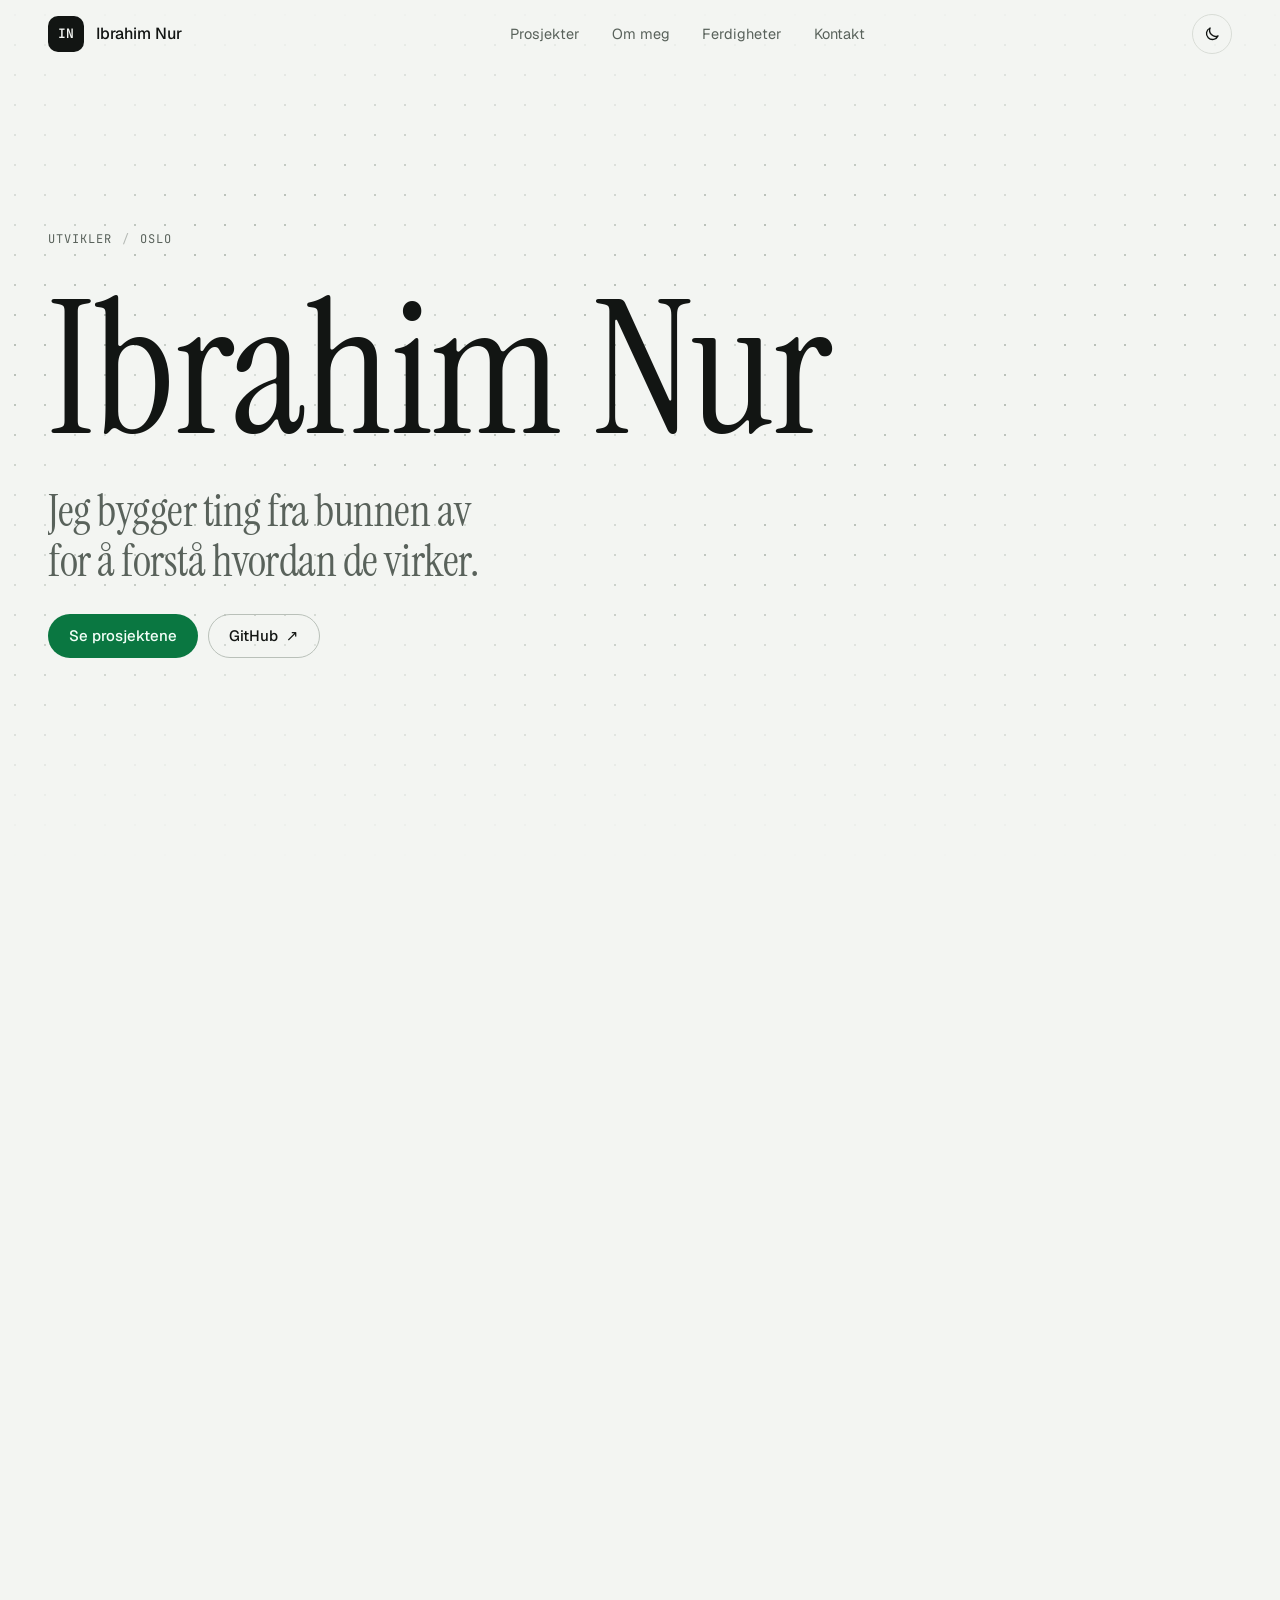
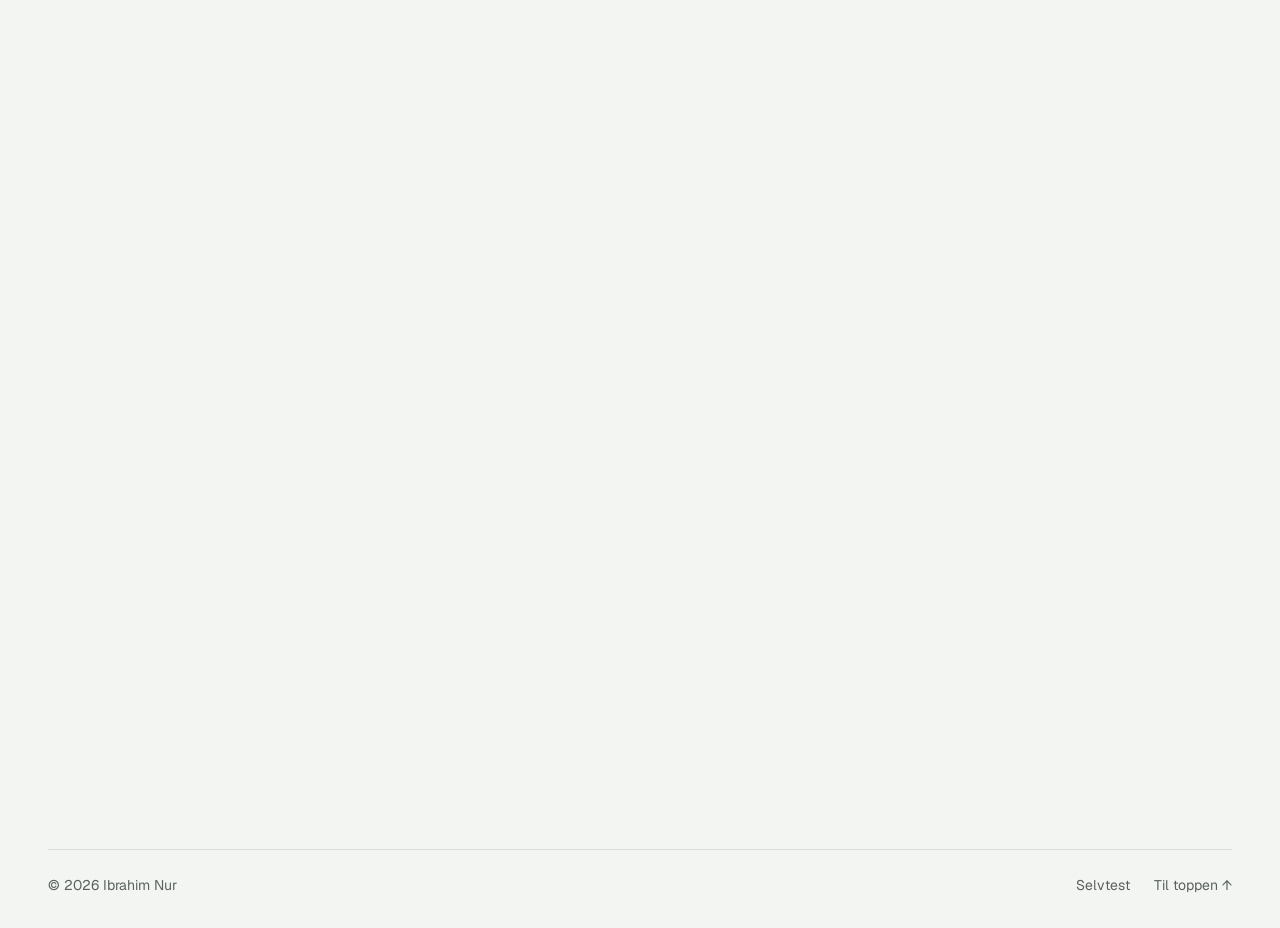
==== index.html @ 3906a5fb "Første versjon av porteføljen" ====
<!doctype html>
<html lang="nb">
<head>
  <meta charset="utf-8">
  <meta name="viewport" content="width=device-width, initial-scale=1">
  <meta http-equiv="Content-Security-Policy" content="default-src 'self'; img-src 'self' data:; style-src 'self'; script-src 'self'; connect-src 'self' https://*.goatcounter.com; object-src 'none'; base-uri 'self'; form-action 'self'">
  <meta name="referrer" content="strict-origin-when-cross-origin">
  <title>Ibrahim Nur, utvikler</title>
  <meta name="description" content="Porteføljen til Ibrahim Nur, utvikler i Oslo. Raft-konsensus, et eget programmeringsspråk med kompilator og feilsøker, en sjakkmotor, en strålesporer på skjermkortet, en CRDT-editor og en regex-motor. Alt kan prøves i nettleseren.">
  <meta property="og:url" content="https://in-prosjekter.pages.dev/">
  <link rel="canonical" href="https://in-prosjekter.pages.dev/">
  <meta name="author" content="Ibrahim Nur">
  <meta property="og:type" content="website">
  <meta property="og:site_name" content="Ibrahim Nur">
  <meta property="og:title" content="Ibrahim Nur, utvikler">
  <meta property="og:description" content="Raft-konsensus, et eget programmeringsspråk, en sjakkmotor, en strålesporer, en CRDT-editor og en regex-motor. Alt kan prøves i nettleseren.">
  <meta property="og:locale" content="nb_NO">
  <!-- Delingsbildet må ha full adresse for å vises når lenken deles. domene.mjs setter den på alle sidene. -->
  <meta property="og:image" content="https://in-prosjekter.pages.dev/assets/og.png">
  <meta property="og:image:width" content="1200">
  <meta property="og:image:height" content="630">
  <meta property="og:image:alt" content="Ibrahim Nur, utvikler i Oslo. Jeg bygger ting fra bunnen av for å forstå hvordan de virker.">
  <meta name="twitter:card" content="summary_large_image">
  <link rel="icon" href="favicon.svg?v=2" type="image/svg+xml">
  <link rel="apple-touch-icon" href="assets/apple-touch-icon.png">
  <link rel="manifest" href="site.webmanifest">
  <meta name="theme-color" content="#0a0c0b" media="(prefers-color-scheme: dark)">
  <meta name="theme-color" content="#f3f5f2" media="(prefers-color-scheme: light)">
  <link rel="preload" href="assets/fonts/instrument-serif.woff2" as="font" type="font/woff2" crossorigin>
  <link rel="preload" href="assets/fonts/geist.woff2" as="font" type="font/woff2" crossorigin>
  <link rel="stylesheet" href="assets/css/base.css">
  <link rel="stylesheet" href="assets/css/home.css">
  <script src="assets/js/theme-init.js"></script>
  <script type="module" src="assets/js/home.js"></script>
  <script type="application/ld+json">
  {
    "@context": "https://schema.org",
    "@type": "Person",
    "url": "https://in-prosjekter.pages.dev/",
    "name": "Ibrahim Nur",
    "jobTitle": "Utvikler",
    "sameAs": ["https://github.com/ibranur0"],
    "address": { "@type": "PostalAddress", "addressLocality": "Oslo", "addressCountry": "NO" }
  }
  </script>
</head>
<body>
  <a class="skip-link" href="#main">Hopp til innhold</a>

  <header class="nav" id="nav">
    <a class="nav-logo" href="#top" aria-label="IN Ibrahim Nur, til toppen">
      <span class="nav-mark" data-cfg="initials">IN</span>
      <span class="nav-name" data-cfg="name">Ibrahim Nur</span>
    </a>
    <nav class="nav-links" id="nav-links" aria-label="Hovedmeny">
      <a href="#prosjekter">Prosjekter</a>
      <a href="#om">Om meg</a>
      <a href="#ferdigheter">Ferdigheter</a>
      <a href="#kontakt">Kontakt</a>
    </nav>
    <div class="nav-actions">
      <button class="icon-btn" id="theme-toggle" type="button" aria-label="Bytt tema"></button>
      <button class="icon-btn nav-burger" id="nav-burger" type="button" aria-label="Åpne meny" aria-expanded="false" aria-controls="nav-links">
        <span></span><span></span>
      </button>
    </div>
  </header>

  <main id="main">
    <section class="hero" id="top">
      <canvas class="hero-canvas" id="hero-canvas" aria-hidden="true"></canvas>
      <div class="hero-inner">
        <p class="hero-status eyebrow"><span data-cfg="title">Utvikler</span><span class="sep" aria-hidden="true">/</span><span data-cfg="location">Oslo</span></p>
        <h1 class="hero-title">
          <span class="line"><span data-cfg="name">Ibrahim Nur</span></span>
          <span class="line line-2" data-cfg="tagline">Jeg bygger ting fra bunnen av for å forstå hvordan de virker.</span>
        </h1>
        <div class="hero-cta">
          <a class="btn btn-primary" href="#prosjekter">Se prosjektene</a>
          <a class="btn btn-ghost" data-href="github" href="https://github.com" target="_blank" rel="noopener noreferrer">GitHub <span aria-hidden="true">↗</span></a>
        </div>
      </div>
    </section>

    <section class="section" id="prosjekter" aria-labelledby="h-prosjekter">
      <header class="section-head reveal">
        <h2 id="h-prosjekter">Prosjekter</h2>
        <p class="section-sub">Alle kan åpnes og brukes her i nettleseren.<span data-needs="github"> Kildekoden ligger på GitHub.</span> Testene kan du <a class="text-link" href="tester/">kjøre selv</a>.</p>
      </header>
      <div class="filters reveal" id="filters" role="group" aria-label="Filtrer prosjekter"></div>
      <div class="projects" id="project-grid"></div>
      <noscript><p class="section-sub">Prosjektlisten krever JavaScript. Appene ligger i mappen <code>/projects</code>.</p></noscript>
    </section>

    <section class="section" id="om" aria-labelledby="h-om">
      <header class="section-head reveal">
        <h2 id="h-om">Om meg</h2>
      </header>
      <div class="about reveal">
        <div class="about-text" id="about-text"></div>
        <div class="about-card">
          <dl>
            <div><dt>Sted</dt><dd data-cfg="location">Oslo</dd></div>
            <div><dt>Språk</dt><dd id="about-languages">Norsk, engelsk</dd></div>
            <div><dt>Ser etter</dt><dd data-cfg="seeking">Utviklerstilling</dd></div>
          </dl>
        </div>
      </div>
    </section>

    <section class="section" id="ferdigheter" aria-labelledby="h-ferdigheter">
      <header class="section-head reveal">
        <h2 id="h-ferdigheter">Ferdigheter</h2>
        <p class="section-sub">Hver linje peker til prosjektet der jeg har brukt det.</p>
      </header>
      <div class="skills reveal" id="skills"></div>
    </section>

    <section class="section contact" id="kontakt" aria-labelledby="h-kontakt">
      <h2 class="contact-title reveal" id="h-kontakt">Kontakt</h2>
      <div class="contact-mail reveal">
        <a class="mail-link" id="mail-link" href="mailto:"></a>
        <button class="btn btn-ghost btn-small" id="copy-mail" type="button">Kopier</button>
      </div>
      <ul class="contact-links reveal" id="contact-links"></ul>
    </section>
  </main>

  <footer class="footer">
    <p>© <span id="year">2026</span> <span data-cfg="name">Ibrahim Nur</span></p>
    <a href="tester/">Selvtest</a>
    <a href="#top">Til toppen ↑</a>
  </footer>

  <dialog id="case-dialog" aria-labelledby="case-title"></dialog>
</body>
</html>
---- assets/css/base.css ----
/* ==========================================================================
   Base: farger, skrifter, nullstilling og komponenter som hele porteføljen deler
   ========================================================================== */

@font-face {
  font-family: 'Instrument Serif';
  src: url('../fonts/instrument-serif.woff2') format('woff2');
  font-weight: 400; font-style: normal; font-display: swap;
}
@font-face {
  font-family: 'Instrument Serif';
  src: url('../fonts/instrument-serif-italic.woff2') format('woff2');
  font-weight: 400; font-style: italic; font-display: swap;
}
@font-face {
  font-family: 'Geist';
  src: url('../fonts/geist.woff2') format('woff2');
  font-weight: 100 900; font-style: normal; font-display: swap;
}
@font-face {
  font-family: 'JetBrains Mono';
  src: url('../fonts/jetbrains-mono.woff2') format('woff2');
  font-weight: 100 800; font-style: normal; font-display: swap;
}

:root {
  --font-display: 'Instrument Serif', 'Iowan Old Style', Georgia, serif;
  --font-body: 'Geist', system-ui, -apple-system, 'Segoe UI', sans-serif;
  --font-mono: 'JetBrains Mono', ui-monospace, 'Cascadia Code', Consolas, monospace;

  --radius-s: 6px;
  --radius-m: 12px;
  --radius-l: 20px;
  --gutter: clamp(16px, 4vw, 48px);
  --max: 1200px;
  --ease: cubic-bezier(.2, .7, .2, 1);

  /* Mørkt tema (standard) */
  color-scheme: dark;
  /*
   * Grå flater med litt grønt i, og en aksentfarge.
   * --blue, --rose og --yellow brukes bare i diagrammer og lignende.
   */
  --bg: #0a0c0b;
  --surface: #121514;
  --surface-2: #1a1e1c;
  --line: #272c29;
  --line-strong: #3b423e;
  --text: #e9ece8;
  --muted: #939b95;
  --accent: #45d98b;
  --accent-ink: #03140a;
  --accent-soft: rgba(69, 217, 139, .12);
  --blue: #6aa8ff;
  --rose: #f27ab4;
  --green: #45d98b;
  --yellow: #f2c14e;
  --danger: #ff5d5d;
  --shadow: 0 24px 60px -24px rgba(0, 0, 0, .7);
}

:root[data-theme='light'] {
  color-scheme: light;
  --bg: #f3f5f2;
  --surface: #fcfdfb;
  --surface-2: #e8ebe6;
  --line: #d8dcd6;
  --line-strong: #b9c0b9;
  --text: #121513;
  --muted: #59625b;
  --accent: #0a7741;
  --accent-ink: #f3fff8;
  --accent-soft: rgba(10, 119, 65, .1);
  --blue: #1f62c9;
  --rose: #b3246c;
  --green: #0a7741;
  --yellow: #946500;
  --danger: #c62828;
  --shadow: 0 24px 60px -28px rgba(15, 30, 20, .3);
}

*, *::before, *::after { box-sizing: border-box; }
/* hidden skal alltid skjule, også knapper og rutenett som har egen display. */
[hidden] { display: none !important; }

html { -webkit-text-size-adjust: 100%; scroll-behavior: smooth; scroll-padding-top: 88px; }

body {
  margin: 0;
  min-height: 100dvh;
  background: var(--bg);
  color: var(--text);
  font-family: var(--font-body);
  font-size: 16px;
  line-height: 1.6;
  -webkit-font-smoothing: antialiased;
  transition: background-color .3s var(--ease), color .3s var(--ease);
}

h1, h2, h3, h4, p, ul, ol, dl, dd, figure { margin: 0; }
ul, ol { padding: 0; list-style: none; }
img, svg, canvas { display: block; max-width: 100%; }
a { color: inherit; text-decoration: none; }
button, input, select, textarea { font: inherit; color: inherit; }
button { cursor: pointer; }
h1, h2, h3 { text-wrap: balance; line-height: 1.1; font-weight: 500; }
p { text-wrap: pretty; }

::selection { background: var(--accent); color: var(--accent-ink); }

:focus-visible { outline: 2px solid var(--accent); outline-offset: 3px; border-radius: 4px; }

.skip-link {
  position: absolute; left: 16px; top: -60px; z-index: 100;
  padding: 10px 16px; border-radius: var(--radius-s);
  background: var(--accent); color: var(--accent-ink); font-weight: 600;
  transition: top .2s;
}
.skip-link:focus { top: 16px; }

.sr-only {
  position: absolute; width: 1px; height: 1px; overflow: hidden;
  clip-path: inset(50%); white-space: nowrap;
}

.eyebrow {
  font-family: var(--font-mono);
  font-size: 12px;
  letter-spacing: .08em;
  text-transform: uppercase;
  color: var(--muted);
}

/* ---------- Knapper ---------- */
.btn {
  display: inline-flex; align-items: center; justify-content: center; gap: 8px;
  min-height: 44px; padding: 0 20px;
  border: 1px solid transparent; border-radius: 999px;
  font-weight: 500; font-size: 15px; white-space: nowrap;
  transition: transform .2s var(--ease), background-color .2s, border-color .2s, color .2s;
}
.btn:active { transform: scale(.97); }
.btn:disabled { opacity: .45; cursor: not-allowed; }
.btn-primary { background: var(--accent); color: var(--accent-ink); }
.btn-primary:hover:not(:disabled) { transform: translateY(-2px); }
.btn-ghost { background: transparent; border-color: var(--line-strong); color: var(--text); }
.btn-ghost:hover:not(:disabled) { border-color: var(--text); }
.btn-small { min-height: 36px; padding: 0 14px; font-size: 14px; }

.icon-btn {
  display: inline-grid; place-items: center;
  width: 40px; height: 40px; flex: none;
  border: 1px solid var(--line); border-radius: 50%;
  background: transparent; color: var(--text);
  transition: border-color .2s, background-color .2s, transform .2s var(--ease);
}
.icon-btn:hover { border-color: var(--line-strong); background: var(--surface-2); }
.icon-btn:active { transform: scale(.92); }

.tags { display: flex; flex-wrap: wrap; gap: 6px; }
.tags li {
  padding: 3px 10px; border: 1px solid var(--line); border-radius: 999px;
  font-family: var(--font-mono); font-size: 11.5px; color: var(--muted);
}

/* ---------- Dialog (case-beskrivelse) ---------- */
dialog {
  width: min(640px, calc(100vw - 32px));
  max-height: calc(100dvh - 32px);
  padding: clamp(20px, 4vw, 36px);
  border: 1px solid var(--line-strong); border-radius: var(--radius-l);
  background: var(--surface); color: var(--text);
  box-shadow: var(--shadow);
  overflow-y: auto;
}
dialog::backdrop { background: rgba(0, 0, 0, .6); backdrop-filter: blur(4px); }
dialog[open] { animation: dialog-in .3s var(--ease); }
@keyframes dialog-in { from { opacity: 0; transform: translateY(16px) scale(.98); } }

.dialog-head { display: flex; justify-content: space-between; align-items: flex-start; gap: 16px; }
.dialog-title { font-family: var(--font-display); font-size: clamp(32px, 6vw, 44px); margin-top: 4px; }
.dialog-lead { margin: 16px 0; color: var(--muted); }
.case { margin-top: 24px; border-top: 1px solid var(--line); }
.case-row { display: grid; grid-template-columns: 110px 1fr; gap: 16px; padding: 16px 0; border-bottom: 1px solid var(--line); }
.case-row dt { font-family: var(--font-mono); font-size: 12px; letter-spacing: .06em; text-transform: uppercase; color: var(--accent); padding-top: 3px; }
.case-row dd { font-size: 15px; }
.dialog-actions { display: flex; flex-wrap: wrap; gap: 10px; margin-top: 24px; }

/* ---------- "Slik er det bygget" (nederst på app-sidene og i dialogen) ---------- */
.build-notes { margin-top: clamp(40px, 6vw, 72px); padding-top: clamp(24px, 3vw, 36px); border-top: 1px solid var(--line); }
.build-heading { font-family: var(--font-display); font-weight: 400; font-size: clamp(30px, 4vw, 44px); letter-spacing: -.01em; }
.build-grid { display: grid; grid-template-columns: repeat(auto-fit, minmax(min(100%, 250px), 1fr)); gap: 20px 32px; margin-top: 22px; }
.build-grid h3, .build-grid h4 { font-family: var(--font-mono); font-size: 12px; font-weight: 400; letter-spacing: .06em; text-transform: uppercase; color: var(--accent); line-height: 1.4; }
.build-grid .left-out h3, .build-grid .left-out h4 { color: var(--muted); }
.build-grid p { margin-top: 8px; font-size: 14.5px; color: var(--muted); }
dialog .build-notes { margin-top: 24px; padding-top: 20px; border-top: 0; }
dialog .build-heading { font-size: 26px; }
dialog .build-grid { grid-template-columns: 1fr; gap: 16px; margin-top: 14px; }
@media (max-width: 520px) { .case-row { grid-template-columns: 1fr; gap: 4px; } }

@media (prefers-reduced-motion: reduce) {
  html { scroll-behavior: auto; }
  *, *::before, *::after {
    animation-duration: .01ms !important;
    animation-iteration-count: 1 !important;
    transition-duration: .01ms !important;
  }
}
---- assets/css/home.css ----
/* ==========================================================================
   Forside
   ========================================================================== */

/* ---------- Navigasjon ---------- */
.nav {
  position: fixed; inset: 0 0 auto 0; z-index: 50;
  display: flex; align-items: center; justify-content: space-between; gap: 24px;
  padding: 14px var(--gutter);
  border-bottom: 1px solid transparent;
  transition: background-color .3s, border-color .3s, backdrop-filter .3s;
}
.nav.scrolled, .nav.open {
  background: color-mix(in srgb, var(--bg) 82%, transparent);
  backdrop-filter: blur(14px) saturate(1.4);
  -webkit-backdrop-filter: blur(14px) saturate(1.4);
  border-bottom-color: var(--line);
}
.nav-logo { display: flex; align-items: center; gap: 12px; font-weight: 500; }
.nav-mark {
  display: grid; place-items: center; width: 36px; height: 36px;
  border-radius: 10px; background: var(--text); color: var(--bg);
  font-family: var(--font-mono); font-size: 13px; font-weight: 600; letter-spacing: .02em;
  transition: transform .4s var(--ease), background-color .3s;
}
.nav-logo:hover .nav-mark { transform: rotate(-8deg) scale(1.06); background: var(--accent); color: var(--accent-ink); }
.nav-links { display: flex; gap: 4px; }
.nav-links a {
  position: relative; padding: 8px 14px; border-radius: 999px;
  font-size: 14.5px; color: var(--muted); transition: color .2s, background-color .2s;
}
.nav-links a:hover { color: var(--text); }
.nav-links a[aria-current] { color: var(--text); background: var(--surface-2); }
.nav-actions { display: flex; gap: 8px; }
.nav-burger { display: none; position: relative; }
.nav-burger span {
  position: absolute; left: 12px; width: 14px; height: 1.5px; background: currentColor;
  transition: transform .3s var(--ease), top .3s var(--ease);
}
.nav-burger span:nth-child(1) { top: 15px; }
.nav-burger span:nth-child(2) { top: 22px; }
.nav.open .nav-burger span:nth-child(1) { top: 18.5px; transform: rotate(45deg); }
.nav.open .nav-burger span:nth-child(2) { top: 18.5px; transform: rotate(-45deg); }

@media (max-width: 860px) {
  .nav-burger { display: inline-grid; }
  .nav-name { display: none; }
  .nav-links {
    position: absolute; top: 100%; left: 0; right: 0;
    flex-direction: column; gap: 0; padding: 8px var(--gutter) 20px;
    background: var(--bg); border-bottom: 1px solid var(--line);
    visibility: hidden; opacity: 0; transform: translateY(-8px);
    transition: opacity .25s, transform .25s var(--ease), visibility .25s;
  }
  .nav.open .nav-links { visibility: visible; opacity: 1; transform: none; }
  .nav-links a { padding: 14px 4px; border-radius: 0; border-bottom: 1px solid var(--line); font-size: 17px; }
  .nav-links a[aria-current] { background: none; color: var(--accent); }
}

/* ---------- Hero ---------- */
.hero {
  position: relative; min-height: min(100svh, 1040px);
  /* Innholdet står midt i skjermbildet, litt over midten (mer luft under enn over). */
  display: flex; flex-direction: column; justify-content: center;
  padding: 96px var(--gutter) clamp(64px, 12vh, 140px); overflow: hidden;
}
.hero-canvas {
  position: absolute; inset: 0; width: 100%; height: 100%;
  mask-image: linear-gradient(to bottom, transparent 0, #000 22%, #000 60%, transparent 96%);
  -webkit-mask-image: linear-gradient(to bottom, transparent 0, #000 22%, #000 60%, transparent 96%);
}
.hero-inner { position: relative; width: 100%; max-width: var(--max); margin: 0 auto; }
.hero-status { display: flex; flex-wrap: wrap; align-items: center; gap: 10px; margin-bottom: clamp(20px, 4vh, 40px); }
.hero-status .sep { opacity: .4; }

.hero-title { font-family: var(--font-display); font-weight: 400; letter-spacing: -.02em; }
.hero-title .line { display: block; overflow: hidden; }
.hero-title .line > * , .hero-title .line-2 { animation: rise 1s var(--ease) both; }
.hero-title .line:first-child { font-size: clamp(64px, 14.5vw, 200px); line-height: .92; padding-bottom: .06em; }
.hero-title .line-2 {
  font-size: clamp(24px, 3.4vw, 44px); line-height: 1.15; color: var(--muted); max-width: 24ch;
  margin-top: clamp(8px, 1.5vw, 20px); animation-delay: .12s;
}
.hero-title .line:first-child > span { display: inline-block; }
@keyframes rise { from { transform: translateY(60%); opacity: 0; } }

.hero-cta { display: flex; flex-wrap: wrap; gap: 10px; margin-top: 28px; animation: fade .9s .42s both; }
@keyframes fade { from { opacity: 0; transform: translateY(10px); } }


@media (max-width: 640px) {
  .hero-cta .btn { flex: 1 1 auto; }
}

/* ---------- Seksjoner ---------- */
.section {
  --space: clamp(80px, 12vw, 160px);
  max-width: calc(var(--max) + var(--gutter) * 2); margin: 0 auto; padding: var(--space) var(--gutter) 0;
  /* Når en lenke hopper hit, skal overskriften havne rett under menyen. */
  scroll-margin-top: calc(var(--space) * -1);
}
.section-head { max-width: 820px; margin-bottom: clamp(28px, 5vw, 56px); }
.section-head h2, .contact-title {
  font-family: var(--font-display); font-weight: 400; letter-spacing: -.015em;
  font-size: clamp(38px, 6.4vw, 84px); line-height: 1; margin-top: 16px;
}
.section-head h2 em, .contact-title em { color: var(--accent); }
.section-sub { max-width: 58ch; margin-top: 20px; color: var(--muted); font-size: 17px; }
.text-link { color: var(--text); text-decoration: underline; text-decoration-color: var(--accent); text-decoration-thickness: 2px; text-underline-offset: 4px; }
.text-link:hover { color: var(--accent); }

.js .reveal { opacity: 0; transform: translateY(26px); transition: opacity .8s var(--ease) var(--delay, 0ms), transform .8s var(--ease) var(--delay, 0ms); }
.js .reveal.in { opacity: 1; transform: none; }

/* ---------- Filter ---------- */
.filters { display: flex; flex-wrap: wrap; gap: 8px; margin-bottom: 28px; }
.chip {
  display: inline-flex; align-items: center; gap: 8px; min-height: 40px; padding: 0 16px;
  border: 1px solid var(--line); border-radius: 999px; background: transparent;
  font-size: 14.5px; color: var(--muted); transition: all .2s var(--ease);
}
.chip:hover { color: var(--text); border-color: var(--line-strong); }
.chip[aria-pressed='true'] { background: var(--text); border-color: var(--text); color: var(--bg); }
.chip-count { font-family: var(--font-mono); font-size: 11px; }

/* ---------- Prosjektkort ---------- */

.card {
  position: relative; display: flex; flex-direction: column; overflow: hidden;
  border: 1px solid var(--line); border-radius: var(--radius-l); background: var(--surface);
  transition: border-color .3s, transform .5s var(--ease), opacity .8s var(--ease), box-shadow .4s;
}
.card[hidden] { display: none; }
.card::before {
  content: ''; position: absolute; inset: 0; z-index: 1; pointer-events: none; opacity: 0;
  background: radial-gradient(420px circle at var(--mx, 50%) var(--my, 0%), var(--accent-soft), transparent 65%);
  transition: opacity .4s;
}
.card:hover, .card:focus-within { border-color: var(--line-strong); box-shadow: var(--shadow); }
.js .card.reveal.in:hover { transform: translateY(-4px); }
.card:hover::before { opacity: 1; }

/* Samme format som tegningene i art.js (320 x 200), så ingen illustrasjon blir beskåret. */
.card-art { aspect-ratio: 16 / 10; overflow: hidden; background: var(--surface-2); border-bottom: 1px solid var(--line); }
.card-art svg { width: 100%; height: 100%; transition: transform .9s var(--ease); }
.card:hover .card-art svg { transform: scale(1.05); }

.card-body { display: flex; flex-direction: column; gap: 10px; flex: 1; padding: clamp(18px, 2vw, 24px); }
.card-meta { display: flex; justify-content: space-between; }
.card-title { font-family: var(--font-display); font-weight: 400; font-size: clamp(30px, 2.8vw, 36px); letter-spacing: -.01em; }
.card-link::after { content: ''; position: absolute; inset: 0; z-index: 2; }
.card-link:focus-visible { outline: none; }
.card:has(.card-link:focus-visible) { outline: 2px solid var(--accent); outline-offset: 3px; }
.card-tagline { color: var(--muted); font-size: 15.5px; }
.card-foot { display: flex; align-items: center; justify-content: space-between; gap: 12px; margin-top: auto; padding-top: 12px; }
.card-open { font-weight: 500; font-size: 15px; }
.card-open .arrow { display: inline-block; transition: transform .3s var(--ease); }
.card:hover .card-open { color: var(--accent); }
.card:hover .card-open .arrow { transform: translateX(6px); }
.card-actions { position: relative; z-index: 3; display: flex; gap: 8px; align-items: center; }
.card-source { width: 36px; height: 36px; }

/* Illustrasjonsfarger */
.art-accent { fill: var(--accent); }
.art-blue { fill: var(--blue); }
.art-yellow { fill: var(--yellow); }
.art-rose { fill: var(--rose); }
text.art-big { font-size: 15px; }
.art-muted { fill: var(--muted); opacity: .55; }
.art-hole { fill: var(--bg); }
.art-panel { fill: var(--surface); stroke: var(--line); }
.art-card { fill: var(--line); }
.art-node { fill: var(--surface); stroke: var(--line-strong); stroke-width: 1.5; }
.art-rock { fill: var(--line); stroke: var(--line-strong); stroke-width: 1.5; stroke-linejoin: round; }
.art-ring { fill: none; stroke: var(--blue); stroke-width: 1; opacity: .5; }
.art-ring-track { fill: none; stroke: var(--line); stroke-width: 6; }
.art-ring-progress { fill: none; stroke: var(--accent); stroke-width: 6; stroke-linecap: round; }
.art-text { fill: var(--text); font-family: var(--font-mono); font-size: 13px; }
.art-trail { fill: none; stroke: var(--accent); stroke-width: 2; stroke-dasharray: 2 7; stroke-linecap: round; opacity: .7; }
.art-stroke { fill: none; stroke: var(--line-strong); stroke-width: 1; }
.art-stroke-strong { fill: none; stroke: var(--text); stroke-width: 3; stroke-linecap: round; opacity: .85; }
.art-line { fill: none; stroke: var(--accent); stroke-width: 2.5; stroke-linejoin: round; stroke-linecap: round; }
.art-area { fill: var(--accent-soft); }
.art-dot { fill: var(--surface-2); stroke: var(--accent); stroke-width: 2.5; }
.art-link { stroke: var(--line-strong); stroke-width: 1; opacity: .7; }
.art-link-hot { stroke: var(--accent); stroke-width: 1.6; opacity: .8; }
.art-cell { fill: var(--surface); }
.art-wall { fill: var(--line-strong); }
.art-visited { fill: color-mix(in srgb, var(--blue) 22%, var(--surface)); }
.art-path { fill: var(--accent); }

/* ---------- Om meg ---------- */
.about { display: grid; grid-template-columns: 1.5fr 1fr; gap: clamp(28px, 6vw, 88px); align-items: start; }
.about-text { display: grid; gap: 20px; font-size: clamp(17px, 1.6vw, 20px); }
.about-text p:first-child { font-family: var(--font-display); font-size: clamp(24px, 2.6vw, 34px); line-height: 1.25; }
.about-text p:not(:first-child) { color: var(--muted); }
.about-card { border: 1px solid var(--line); border-radius: var(--radius-l); background: var(--surface); padding: 8px 24px; }
.about-card dl > div { display: flex; justify-content: space-between; gap: 20px; padding: 16px 0; }
.about-card dl > div + div { border-top: 1px solid var(--line); }
.about-card dt { font-family: var(--font-mono); font-size: 12px; letter-spacing: .06em; text-transform: uppercase; color: var(--muted); padding-top: 3px; white-space: nowrap; }
.about-card dd { text-align: right; }
@media (max-width: 800px) { .about { grid-template-columns: 1fr; } }

/* ---------- Ferdigheter ---------- */
.skills { display: grid; grid-template-columns: repeat(4, 1fr); border-top: 1px solid var(--line); }
.skill-group { padding: 28px 24px 8px 0; }
.skill-group + .skill-group { padding-left: 24px; border-left: 1px solid var(--line); }
.skill-group ul { margin-top: 18px; }
.skill-group li { border-bottom: 1px solid var(--line); font-size: 15.5px; }
.skill-group li > * { display: flex; justify-content: space-between; align-items: baseline; gap: 12px; padding: 10px 0; }
.skill-where { font-family: var(--font-mono); font-size: 11.5px; color: var(--muted); transition: color .2s; }
.skill-group a:hover .skill-where { color: var(--accent); }
@media (max-width: 960px) {
  .skills { grid-template-columns: repeat(2, 1fr); }
  .skill-group:nth-child(odd) { padding-left: 0; border-left: 0; }
  .skill-group:nth-child(n+3) { border-top: 1px solid var(--line); }
}
@media (max-width: 520px) {
  .skills { grid-template-columns: 1fr; }
  .skill-group, .skill-group + .skill-group { padding: 24px 0 8px; border-left: 0; }
  .skill-group + .skill-group { border-top: 1px solid var(--line); }
}

/* ---------- Kontakt ---------- */
.contact { padding-bottom: clamp(80px, 10vw, 140px); }
.contact-title { font-size: clamp(56px, 12vw, 160px); line-height: .9; }
.contact-mail { display: flex; flex-wrap: wrap; align-items: center; gap: 16px; margin-top: 40px; }
.mail-link {
  font-family: var(--font-display); font-size: clamp(24px, 4.4vw, 52px); line-height: 1.2; padding: 6px 0;
  overflow-wrap: anywhere;
  background: linear-gradient(var(--accent), var(--accent)) 0 100% / 100% 2px no-repeat;
  transition: background-size .4s var(--ease), color .3s;
}
.mail-link:hover { background-size: 100% 100%; color: var(--accent-ink); }
.contact-links { display: flex; flex-wrap: wrap; gap: 10px; margin-top: 36px; }
.contact-links a {
  display: inline-flex; gap: 10px; align-items: center; min-height: 44px; padding: 0 18px;
  border: 1px solid var(--line-strong); border-radius: 999px; transition: all .2s var(--ease);
}
.contact-links a:hover { background: var(--text); color: var(--bg); border-color: var(--text); }

/* ---------- Bunntekst ---------- */
.footer {
  display: flex; flex-wrap: wrap; align-items: center; gap: 12px 24px;
  /* Streken er like bred som innholdet over. */
  width: calc(100% - var(--gutter) * 2); max-width: var(--max); margin: 0 auto;
  padding: 24px 0 32px; border-top: 1px solid var(--line);
  font-size: 14px; color: var(--muted);
}
.footer p { margin-right: auto; }
.footer a:hover { color: var(--text); }

/* ---------- Galleri: alle prosjektene i ett rutenett, med like store kort ---------- */
.projects { display: grid; grid-template-columns: repeat(3, minmax(0, 1fr)); gap: clamp(14px, 1.6vw, 20px); }
@media (max-width: 1024px) { .projects { grid-template-columns: repeat(2, minmax(0, 1fr)); } }
@media (max-width: 640px) { .projects { grid-template-columns: minmax(0, 1fr); } }

.art-light { fill: #e9ecd9; }
.art-wood { fill: #6d9460; }
.art-glyph { font-family: 'Segoe UI Symbol', 'Noto Sans Symbols2', 'Apple Symbols', 'DejaVu Sans', sans-serif; font-size: 16.5px; text-anchor: middle; }
.art-glyph.w { fill: #f7f3e8; stroke: #1c1a17; stroke-width: 1.4; paint-order: stroke fill; }
.art-glyph.b { fill: #23211d; stroke: #f1ecde; stroke-width: 1; paint-order: stroke fill; }
.art-bar { fill: var(--line-strong); }
.art-code { fill: var(--muted); font-family: var(--font-mono); font-size: 9.5px; }
.art-code-hot { fill: var(--accent); font-family: var(--font-mono); font-size: 9.5px; }
.art-code-on { fill: var(--accent-ink); font-family: var(--font-mono); font-size: 9.5px; }
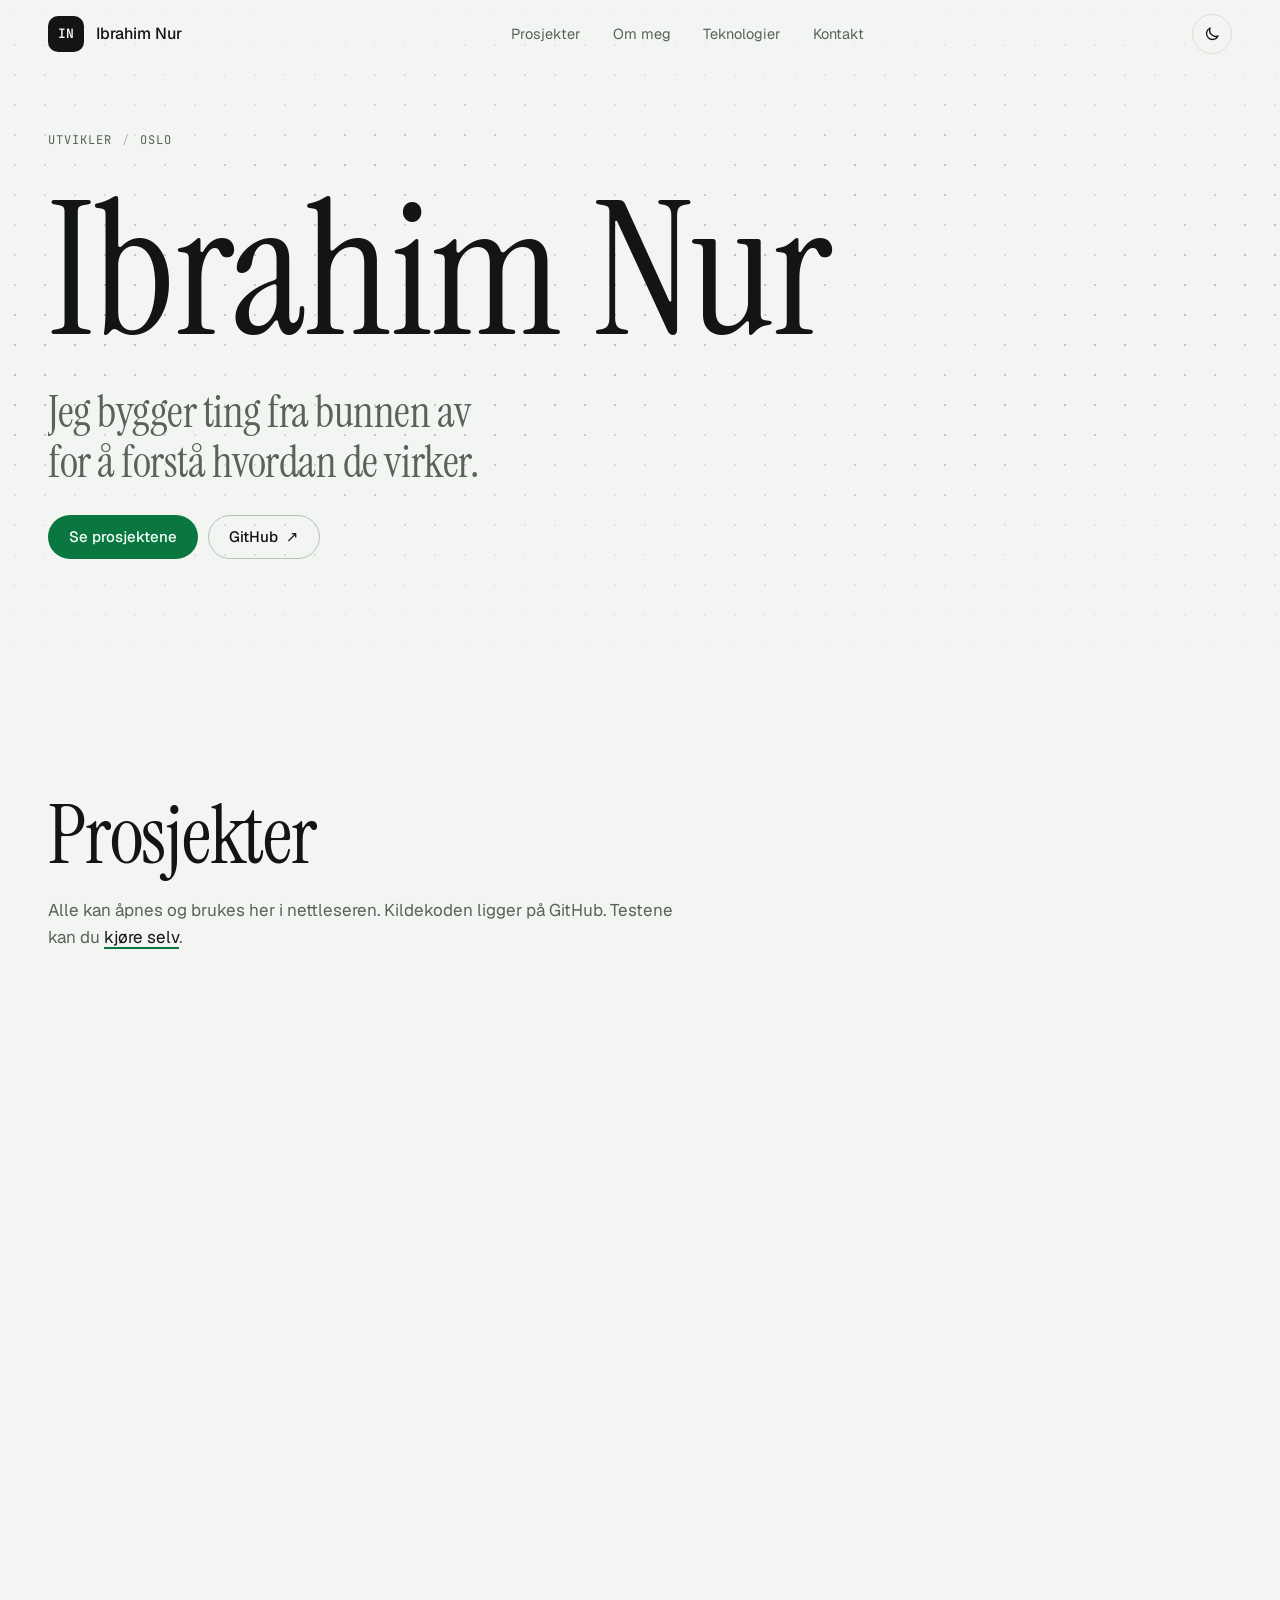
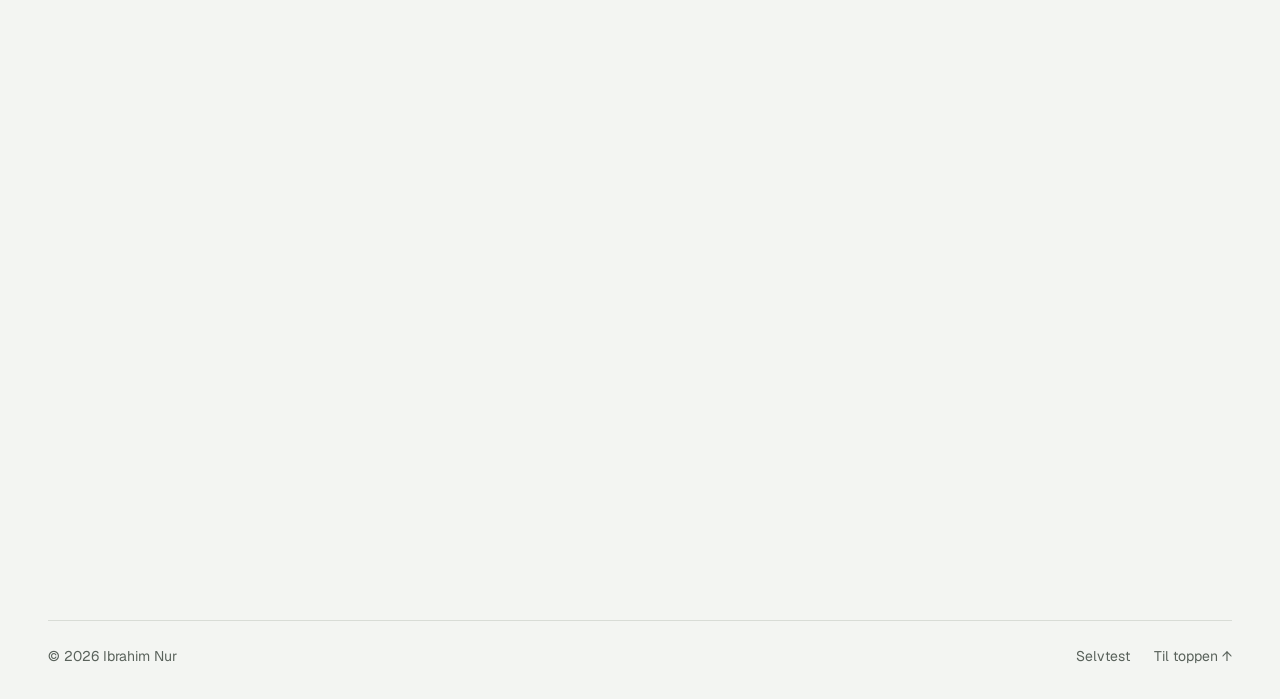
==== commit f186c4ac: "Teknologier i stedet for ferdigheter, og lavere topp på forsiden" ====
--- a/index.html
+++ b/index.html
@@ -55,7 +55,7 @@
     <nav class="nav-links" id="nav-links" aria-label="Hovedmeny">
       <a href="#prosjekter">Prosjekter</a>
       <a href="#om">Om meg</a>
-      <a href="#ferdigheter">Ferdigheter</a>
+      <a href="#teknologier">Teknologier</a>
       <a href="#kontakt">Kontakt</a>
     </nav>
     <div class="nav-actions">
@@ -102,16 +102,16 @@
           <dl>
             <div><dt>Sted</dt><dd data-cfg="location">Oslo</dd></div>
             <div><dt>Språk</dt><dd id="about-languages">Norsk, engelsk</dd></div>
-            <div><dt>Ser etter</dt><dd data-cfg="seeking">Utviklerstilling</dd></div>
+            <div><dt>Ser etter</dt><dd data-cfg="seeking">IT-stillinger</dd></div>
           </dl>
         </div>
       </div>
     </section>
 
-    <section class="section" id="ferdigheter" aria-labelledby="h-ferdigheter">
+    <section class="section" id="teknologier" aria-labelledby="h-teknologier">
       <header class="section-head reveal">
-        <h2 id="h-ferdigheter">Ferdigheter</h2>
-        <p class="section-sub">Hver linje peker til prosjektet der jeg har brukt det.</p>
+        <h2 id="h-teknologier">Teknologier</h2>
+        <p class="section-sub">Det jeg har brukt i prosjektene her. Hver linje peker til et prosjekt.</p>
       </header>
       <div class="skills reveal" id="skills"></div>
     </section>
--- a/assets/css/home.css
+++ b/assets/css/home.css
@@ -59,8 +59,8 @@
 
 /* ---------- Hero ---------- */
 .hero {
-  position: relative; min-height: min(100svh, 1040px);
-  /* Innholdet står midt i skjermbildet, litt over midten (mer luft under enn over). */
+  /* Litt lavere enn skjermen, så toppen av prosjektene synes og man skjønner at siden fortsetter. */
+  position: relative; min-height: min(78svh, 860px);
   display: flex; flex-direction: column; justify-content: center;
   padding: 96px var(--gutter) clamp(64px, 12vh, 140px); overflow: hidden;
 }
@@ -90,6 +90,8 @@
 
 @media (max-width: 640px) {
   .hero-cta .btn { flex: 1 1 auto; }
+  /* På mobil følger toppen innholdet, så prosjektene kommer rett under. */
+  .hero { min-height: 0; padding-top: 128px; padding-bottom: 24px; }
 }
 
 /* ---------- Seksjoner ---------- */
@@ -99,6 +101,8 @@
   /* Når en lenke hopper hit, skal overskriften havne rett under menyen. */
   scroll-margin-top: calc(var(--space) * -1);
 }
+/* Prosjektene kommer rett etter toppen, så her trengs mindre luft. */
+#prosjekter { --space: clamp(40px, 6vw, 80px); }
 .section-head { max-width: 820px; margin-bottom: clamp(28px, 5vw, 56px); }
 .section-head h2, .contact-title {
   font-family: var(--font-display); font-weight: 400; letter-spacing: -.015em;
@@ -201,7 +205,7 @@
 .about-card dd { text-align: right; }
 @media (max-width: 800px) { .about { grid-template-columns: 1fr; } }
 
-/* ---------- Ferdigheter ---------- */
+/* ---------- Teknologier ---------- */
 .skills { display: grid; grid-template-columns: repeat(4, 1fr); border-top: 1px solid var(--line); }
 .skill-group { padding: 28px 24px 8px 0; }
 .skill-group + .skill-group { padding-left: 24px; border-left: 1px solid var(--line); }
